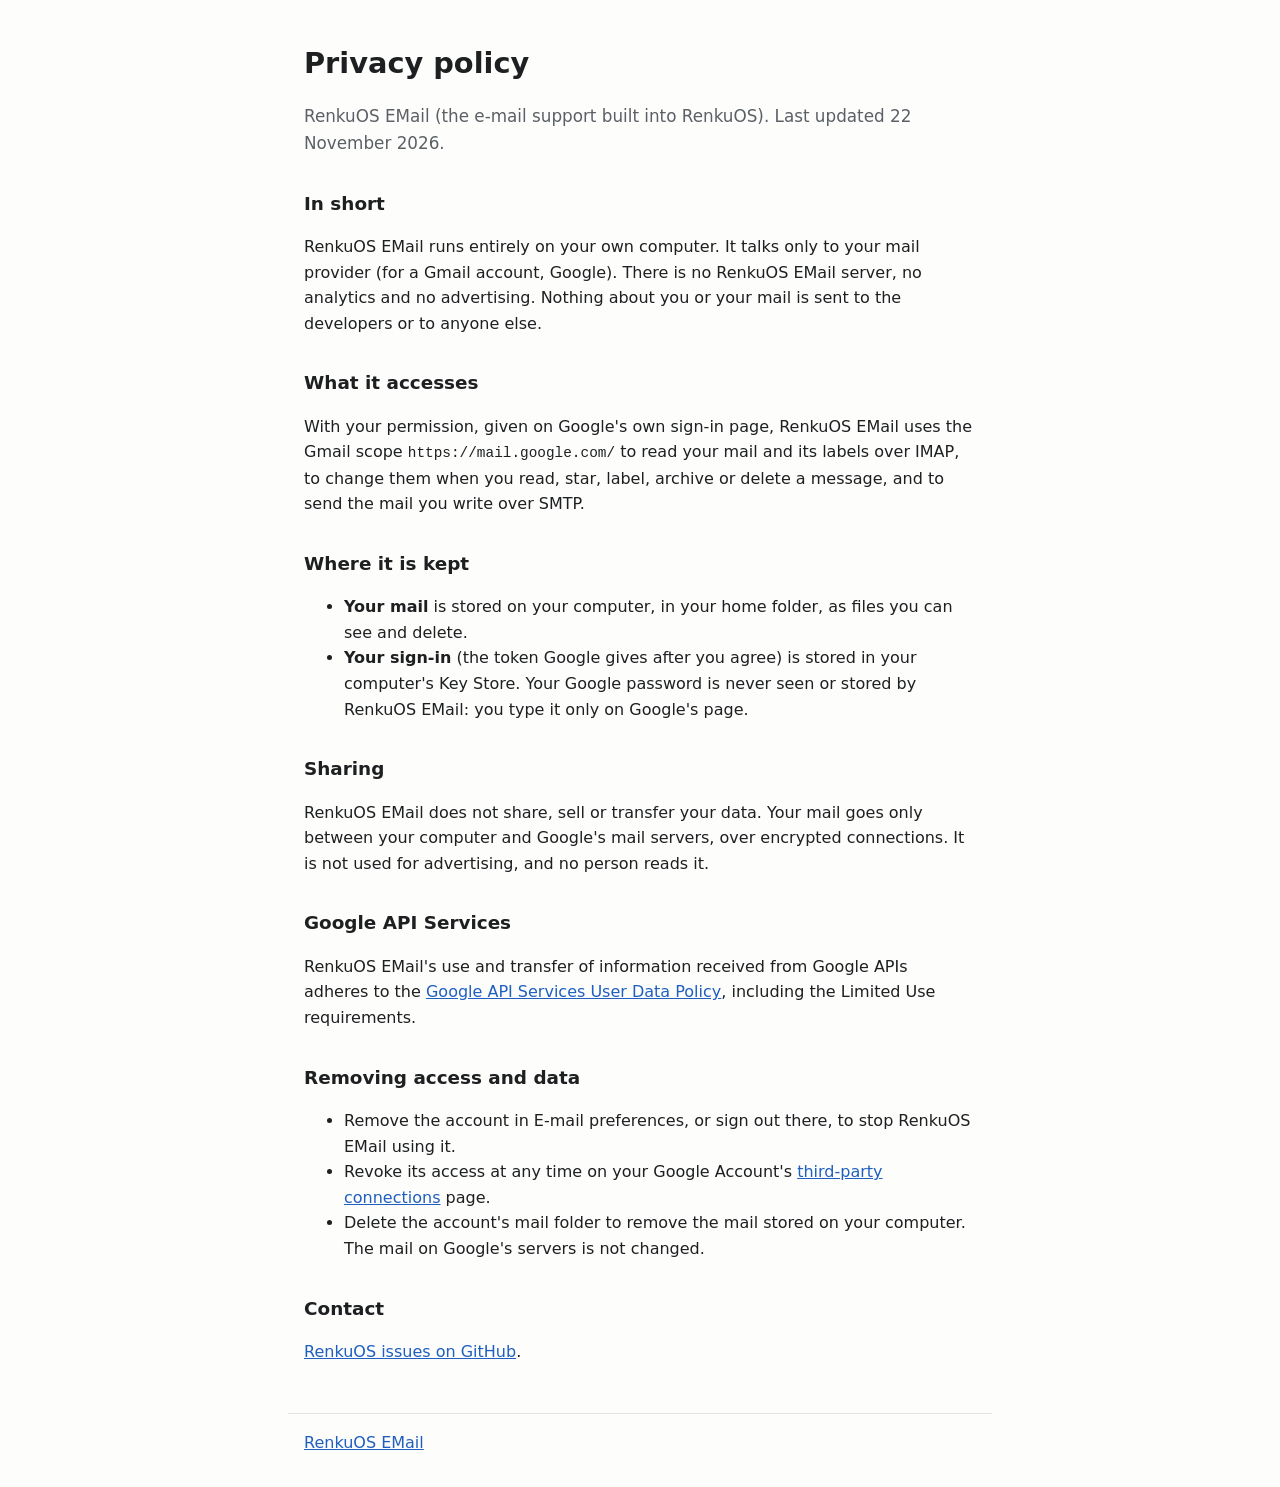
==== privacy.html @ 3c4fa236 "RenkuOS EMail home page and privacy policy" ====
<!doctype html>
<html lang="en">
<head>
<meta charset="utf-8">
<meta name="viewport" content="width=device-width, initial-scale=1">
<title>RenkuOS EMail privacy policy</title>
<link rel="stylesheet" href="style.css">
</head>
<body>
<main>
<h1>Privacy policy</h1>
<p class="lead">RenkuOS EMail (the e-mail support built into RenkuOS). Last updated 22 November 2026.</p>

<h2>In short</h2>
<p>RenkuOS EMail runs entirely on your own computer. It talks only to your mail provider (for a Gmail
account, Google). There is no RenkuOS EMail server, no analytics and no advertising. Nothing about you
or your mail is sent to the developers or to anyone else.</p>

<h2>What it accesses</h2>
<p>With your permission, given on Google's own sign-in page, RenkuOS EMail uses the Gmail scope
<code>https://mail.google.com/</code> to read your mail and its labels over IMAP, to change them when you
read, star, label, archive or delete a message, and to send the mail you write over SMTP.</p>

<h2>Where it is kept</h2>
<ul>
<li><strong>Your mail</strong> is stored on your computer, in your home folder, as files you can see and
delete.</li>
<li><strong>Your sign-in</strong> (the token Google gives after you agree) is stored in your computer's
Key Store. Your Google password is never seen or stored by RenkuOS EMail: you type it only on Google's
page.</li>
</ul>

<h2>Sharing</h2>
<p>RenkuOS EMail does not share, sell or transfer your data. Your mail goes only between your computer
and Google's mail servers, over encrypted connections. It is not used for advertising, and no person
reads it.</p>

<h2>Google API Services</h2>
<p>RenkuOS EMail's use and transfer of information received from Google APIs adheres to the
<a href="https://developers.google.com/terms/api-services-user-data-policy">Google API Services User Data
Policy</a>, including the Limited Use requirements.</p>

<h2>Removing access and data</h2>
<ul>
<li>Remove the account in E-mail preferences, or sign out there, to stop RenkuOS EMail using it.</li>
<li>Revoke its access at any time on your Google Account's
<a href="https://myaccount.google.com/connections">third-party connections</a> page.</li>
<li>Delete the account's mail folder to remove the mail stored on your computer. The mail on Google's
servers is not changed.</li>
</ul>

<h2>Contact</h2>
<p><a href="https://github.com/RenkuOS/Source/issues">RenkuOS issues on GitHub</a>.</p>
</main>
<footer><a href="index.html">RenkuOS EMail</a></footer>
</body>
</html>
---- style.css ----
:root { --bg: #fdfdfc; --fg: #1d1f21; --muted: #5b6066; --link: #1f5fbf; --rule: #e2e4e7; }
@media (prefers-color-scheme: dark) {
  :root { --bg: #16181b; --fg: #e6e7e9; --muted: #a0a5ab; --link: #7fb0ff; --rule: #2c3035; }
}
body { margin: 0; background: var(--bg); color: var(--fg);
  font: 16px/1.6 system-ui, -apple-system, "Segoe UI", sans-serif; }
main, footer { max-width: 42rem; margin: 0 auto; padding: 0 16px; }
main { padding-top: 2.5rem; }
h1 { font-size: 1.8rem; margin: 0 0 .5rem; }
h2 { font-size: 1.15rem; margin: 2rem 0 .5rem; }
.lead { color: var(--muted); font-size: 1.05rem; }
a { color: var(--link); }
code { font-size: .9em; }
footer { margin-top: 3rem; padding-top: 1rem; padding-bottom: 2rem; border-top: 1px solid var(--rule);
  color: var(--muted); }
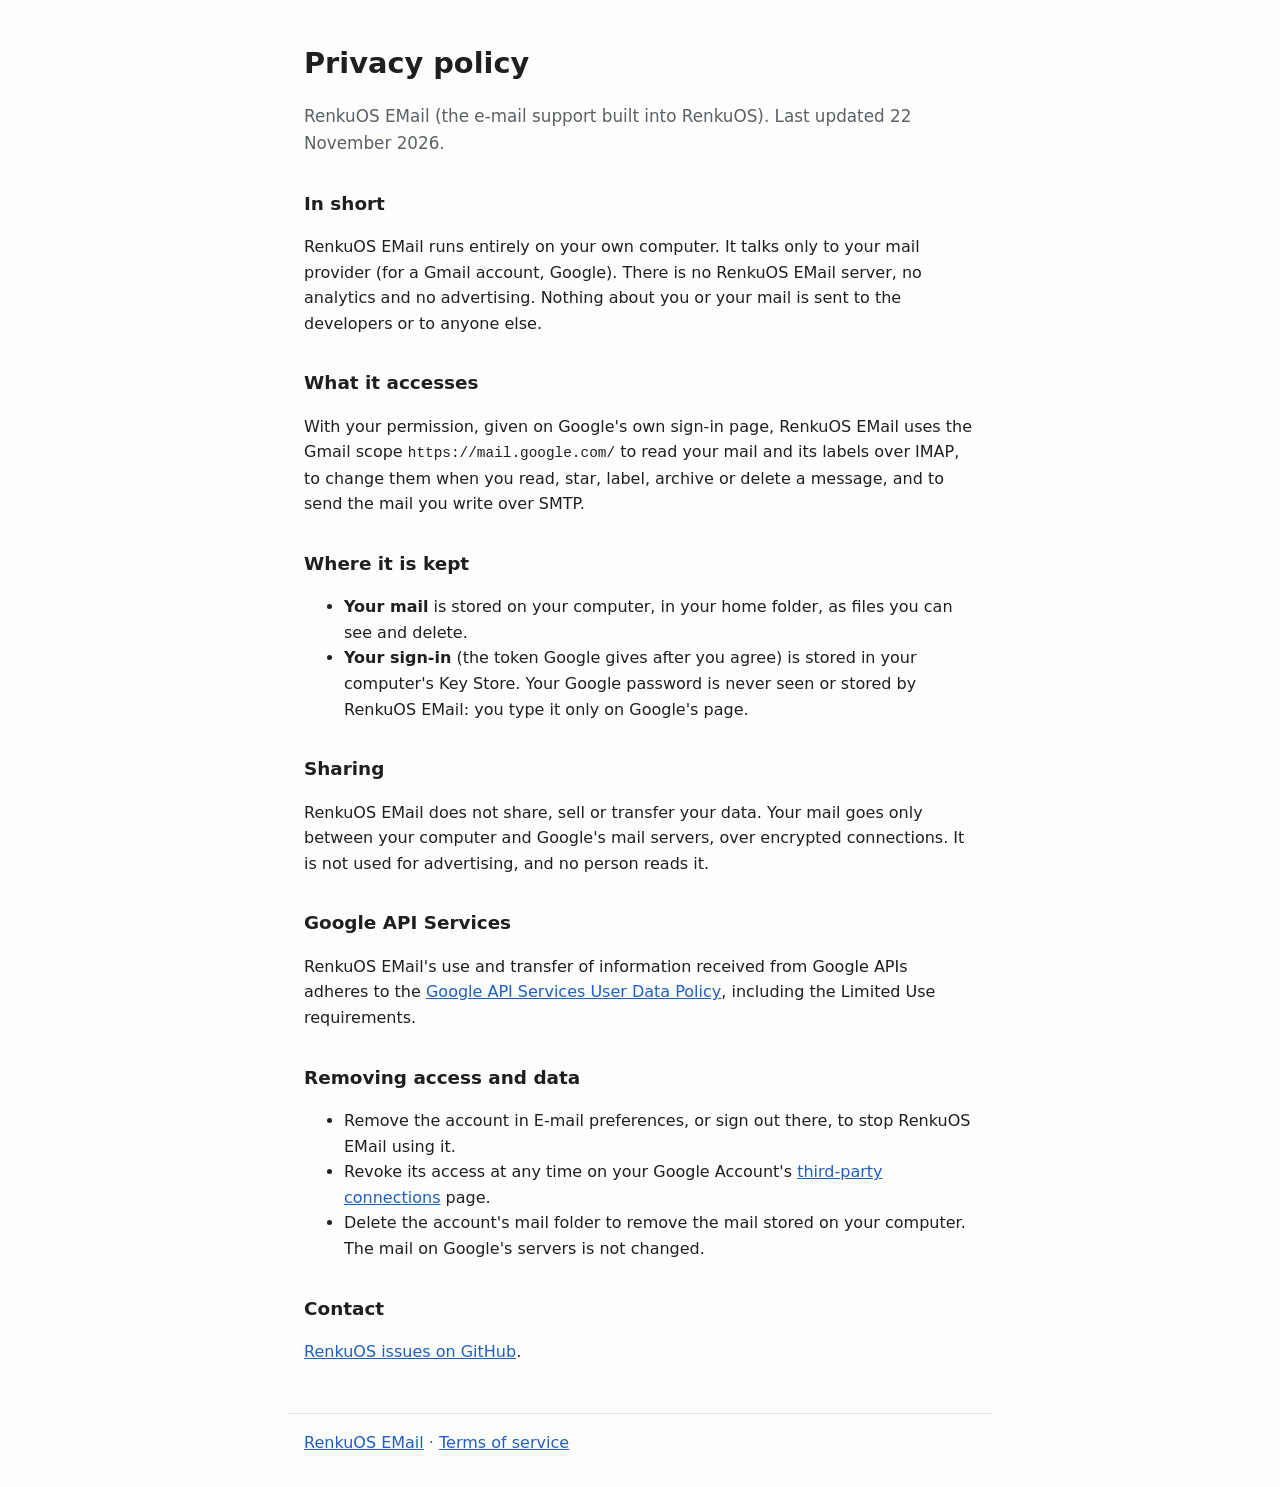
==== commit 5328fecb: "RenkuOS EMail pages: index.html privacy.html terms.html" ====
--- a/privacy.html
+++ b/privacy.html
@@ -52,6 +52,6 @@
 <h2>Contact</h2>
 <p><a href="https://github.com/RenkuOS/Source/issues">RenkuOS issues on GitHub</a>.</p>
 </main>
-<footer><a href="index.html">RenkuOS EMail</a></footer>
+<footer><a href="index.html">RenkuOS EMail</a> · <a href="terms.html">Terms of service</a></footer>
 </body>
 </html>
